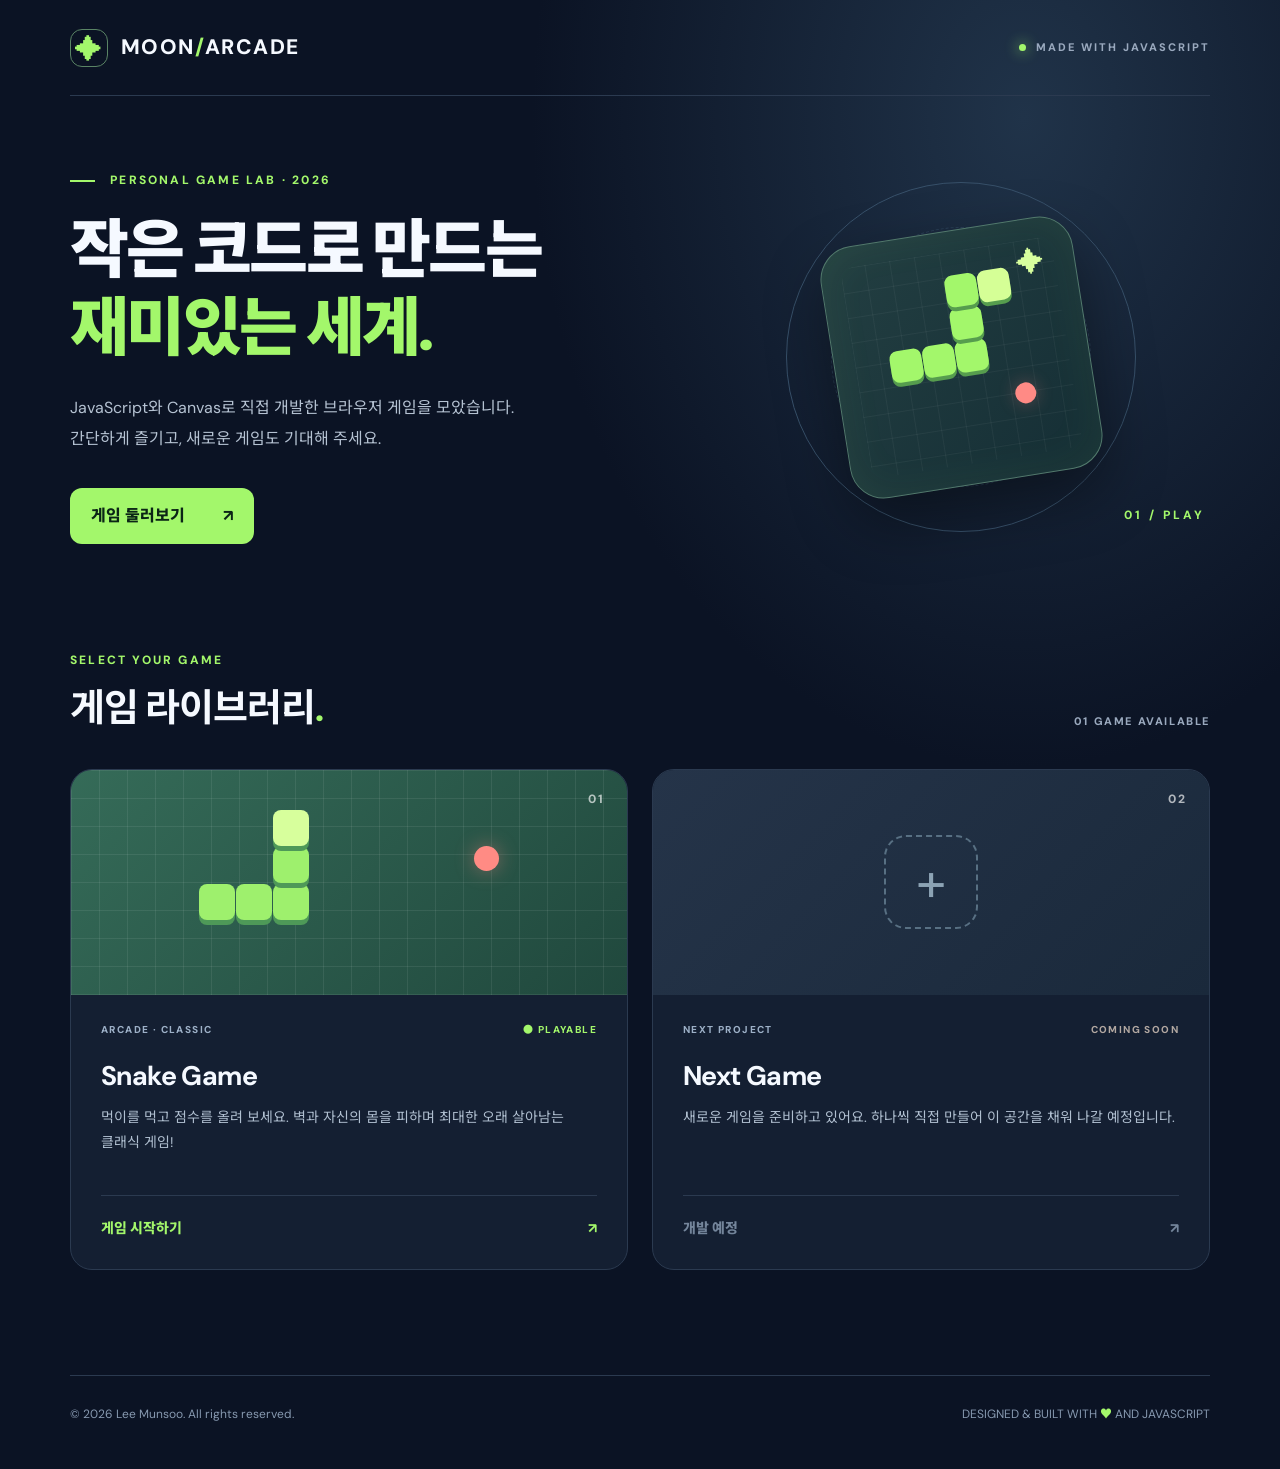
==== index.html @ c36c8846 "Update move insex.html to root" ====
<!DOCTYPE html>
<html lang="ko">
<head>
  <meta charset="UTF-8">
  <meta name="viewport" content="width=device-width, initial-scale=1.0">
  <meta name="description" content="Lee Munsoo가 JavaScript와 Canvas로 직접 만드는 브라우저 게임 모음입니다.">
  <meta name="theme-color" content="#0b1324">
  <link rel="stylesheet" href="./javascript/css/index.css">
  <title>Moon's Arcade | Game Portfolio</title>
</head>
<body>
  <div class="page-shell">
    <header class="site-header">
      <a class="brand" href="./index.html" aria-label="Moon's Arcade 홈">
        <span class="brand-icon" aria-hidden="true">✦</span>
        <span>MOON<span class="brand-accent">/</span>ARCADE</span>
      </a>
      <span class="header-note"><span class="online-dot"></span> MADE WITH JAVASCRIPT</span>
    </header>

    <main>
      <section class="hero" aria-labelledby="hero-title">
        <div class="hero-content">
          <p class="eyebrow"><span class="eyebrow-line"></span> PERSONAL GAME LAB · 2026</p>
          <h1 id="hero-title">작은 코드로 만드는<br><span>재미있는 세계.</span></h1>
          <p class="hero-description">JavaScript와 Canvas로 직접 개발한 브라우저 게임을 모았습니다. 간단하게 즐기고, 새로운 게임도 기대해 주세요.</p>
          <a class="primary-link" href="#games">게임 둘러보기 <span aria-hidden="true">↗</span></a>
        </div>
        <div class="hero-art" aria-hidden="true">
          <div class="art-orbit orbit-one"></div><div class="art-orbit orbit-two"></div>
          <div class="art-panel"><span class="art-pixel p1"></span><span class="art-pixel p2"></span><span class="art-pixel p3"></span><span class="art-pixel p4"></span><span class="art-pixel p5"></span><span class="art-pixel p6"></span><span class="art-food"></span><span class="art-sparkle">✦</span></div>
          <span class="floating-label">01 / PLAY</span>
        </div>
      </section>

      <section class="games-section" id="games" aria-labelledby="games-title">
        <div class="section-heading">
          <div><p class="eyebrow">SELECT YOUR GAME</p><h2 id="games-title">게임 라이브러리<span class="heading-dot">.</span></h2></div>
          <span class="game-count">01 GAME AVAILABLE</span>
        </div>
        <div class="game-grid">
          <article class="game-card active-card">
            <div class="card-visual snake-visual" aria-hidden="true">
              <div class="grid-overlay"></div>
              <span class="snake-block s1"></span><span class="snake-block s2"></span><span class="snake-block s3"></span><span class="snake-block s4"></span><span class="snake-block s5"></span><span class="snake-food"></span>
              <span class="visual-corner">01</span>
            </div>
            <div class="card-body">
              <div class="card-topline"><span class="tag">ARCADE · CLASSIC</span><span class="status available">● PLAYABLE</span></div>
              <h3>Snake Game</h3>
              <p>먹이를 먹고 점수를 올려 보세요. 벽과 자신의 몸을 피하며 최대한 오래 살아남는 클래식 게임!</p>
              <a class="play-link" href="./javascript/game/snakegame.html">게임 시작하기 <span aria-hidden="true">↗</span></a>
            </div>
          </article>
          <article class="game-card coming-card" aria-label="다음 게임 준비 중">
            <div class="card-visual next-visual" aria-hidden="true"><span class="next-icon">+</span><span class="visual-corner">02</span></div>
            <div class="card-body">
              <div class="card-topline"><span class="tag">NEXT PROJECT</span><span class="status pending">COMING SOON</span></div>
              <h3>Next Game</h3>
              <p>새로운 게임을 준비하고 있어요. 하나씩 직접 만들어 이 공간을 채워 나갈 예정입니다.</p>
              <span class="disabled-link">개발 예정 <span aria-hidden="true">↗</span></span>
            </div>
          </article>
        </div>
      </section>
    </main>
    <footer class="site-footer"><p>© 2026 Lee Munsoo. All rights reserved.</p><p>DESIGNED & BUILT WITH <span aria-label="love">♥</span> AND JAVASCRIPT</p></footer>
  </div>
</body>
</html>
---- javascript/css/index.css ----
@import url('https://fonts.googleapis.com/css2?family=DM+Sans:wght@400;500;600;700;800&family=Noto+Sans+KR:wght@400;500;600;700;800;900&display=swap');

:root {
    --bg: #0b1324;
    --panel: #141f32;
    --panel-2: #19263b;
    --line: #2b3a50;
    --muted: #9aa9be;
    --white: #f5f9ff;
    --accent: #a3f76b;
    --accent-2: #65db93
}

* {
    box-sizing: border-box
}

html {
    scroll-behavior: smooth
}

body {
    margin: 0;
    background: radial-gradient(ellipse at 80% 8%, #203349 0, transparent 34%), var(--bg);
    color: var(--white);
    font-family: 'DM Sans', 'Noto Sans KR', sans-serif;
    line-height: 1.6
}

a {
    color: inherit;
    text-decoration: none
}

.page-shell {
    width: min(1140px, calc(100% - 48px));
    margin: auto
}

.site-header {
    height: 96px;
    display: flex;
    align-items: center;
    justify-content: space-between;
    border-bottom: 1px solid var(--line)
}

.brand {
    font-weight: 800;
    letter-spacing: 1.4px;
    font-size: 21px;
    display: flex;
    align-items: center;
    gap: 13px
}

.brand-icon {
    width: 38px;
    height: 38px;
    display: grid;
    place-items: center;
    border: 1px solid #5a8465;
    border-radius: 12px;
    color: var(--accent);
    font-size: 26px
}

.brand-accent {
    color: var(--accent)
}

.header-note {
    font-size: 11px;
    font-weight: 800;
    letter-spacing: 2px;
    color: var(--muted);
    display: flex;
    align-items: center;
    gap: 10px
}

.online-dot {
    width: 7px;
    height: 7px;
    background: var(--accent);
    border-radius: 50%;
    box-shadow: 0 0 14px var(--accent)
}

.hero {
    min-height: 510px;
    display: grid;
    grid-template-columns: 1.1fr .9fr;
    align-items: center;
    gap: 35px;
    padding: 75px 0 95px
}

.eyebrow {
    font-size: 12px;
    font-weight: 800;
    letter-spacing: 2.2px;
    color: var(--accent);
    margin: 0 0 22px
}

.eyebrow-line {
    display: inline-block;
    width: 25px;
    height: 2px;
    background: var(--accent);
    vertical-align: middle;
    margin-right: 10px
}

.hero h1 {
    font-size: clamp(40px, 5vw, 66px);
    letter-spacing: -2.7px;
    line-height: 1.22;
    margin: 0 0 25px;
    font-weight: 900;
    word-break: keep-all
}

.hero h1 span {
    color: var(--accent)
}

.hero-description {
    font-size: 16px;
    color: #b5c2d2;
    max-width: 480px;
    line-height: 1.9;
    margin: 0 0 34px;
    word-break: keep-all
}

.primary-link {
    display: inline-flex;
    align-items: center;
    justify-content: space-between;
    gap: 38px;
    background: var(--accent);
    color: #0b2516;
    padding: 15px 21px;
    border-radius: 12px;
    font-weight: 800;
    transition: transform .2s, box-shadow .2s
}

.primary-link:hover {
    transform: translateY(-3px);
    box-shadow: 0 12px 28px #9df26c25
}

.hero-art {
    height: 360px;
    position: relative;
    display: grid;
    place-items: center
}

.art-orbit {
    position: absolute;
    border: 1px solid #375069;
    border-radius: 50%;
    width: 350px;
    height: 350px
}

.orbit-two {
    width: 260px;
    height: 260px;
    border-style: dashed;
    opacity: .6
}

.art-panel {
    width: 255px;
    height: 255px;
    position: relative;
    border-radius: 34px;
    background: linear-gradient(135deg, #233f42, #152e35);
    border: 1px solid #527a6b;
    box-shadow: 0 25px 60px #0006, inset 0 0 45px #9af46a10;
    transform: rotate(-9deg)
}

.art-panel::before {
    content: '';
    position: absolute;
    inset: 20px;
    border-radius: 15px;
    background-image: linear-gradient(#ffffff0c 1px, transparent 1px), linear-gradient(90deg, #ffffff0c 1px, transparent 1px);
    background-size: 25px 25px
}

.art-pixel,
.art-food {
    position: absolute;
    width: 32px;
    height: 32px;
    border-radius: 8px;
    background: var(--accent);
    box-shadow: 0 4px 0 #569d4e;
    z-index: 1
}

.p1 {
    left: 55px;
    top: 110px
}

.p2 {
    left: 88px;
    top: 110px
}

.p3 {
    left: 121px;
    top: 110px
}

.p4 {
    left: 121px;
    top: 77px
}

.p5 {
    left: 121px;
    top: 44px
}

.p6 {
    left: 154px;
    top: 44px;
    background: #d5ff96
}

.art-food {
    left: 174px;
    top: 161px;
    width: 21px;
    height: 21px;
    border-radius: 50%;
    background: #ff8a85;
    box-shadow: 0 0 18px #ff8a8550
}

.art-sparkle {
    position: absolute;
    right: 30px;
    top: 22px;
    color: #d7ff9e;
    font-size: 28px
}

.floating-label {
    position: absolute;
    bottom: 12px;
    right: 5px;
    color: var(--accent);
    font-weight: 800;
    letter-spacing: 3px;
    font-size: 12px
}

.games-section {
    padding: 12px 0 105px
}

.section-heading {
    display: flex;
    align-items: end;
    justify-content: space-between;
    gap: 16px;
    margin-bottom: 30px
}

.section-heading .eyebrow {
    margin-bottom: 8px
}

.section-heading h2 {
    font-size: clamp(28px, 4vw, 38px);
    letter-spacing: -1px;
    margin: 0
}

.heading-dot {
    color: var(--accent)
}

.game-count {
    font-size: 11px;
    letter-spacing: 1.6px;
    color: var(--muted);
    font-weight: 800;
    padding-bottom: 8px
}

.game-grid {
    display: grid;
    grid-template-columns: repeat(2, minmax(0, 1fr));
    gap: 24px
}

.game-card {
    border: 1px solid var(--line);
    background: var(--panel);
    border-radius: 22px;
    overflow: hidden;
    transition: transform .2s, border-color .2s, box-shadow .2s
}

.active-card:hover {
    transform: translateY(-5px);
    border-color: #719e7a;
    box-shadow: 0 20px 50px #0003
}

.card-visual {
    height: 225px;
    position: relative;
    overflow: hidden
}

.snake-visual {
    background: linear-gradient(135deg, #356b58, #20483d)
}

.grid-overlay {
    position: absolute;
    inset: 0;
    background-image: linear-gradient(#ffffff13 1px, transparent 1px), linear-gradient(90deg, #ffffff13 1px, transparent 1px);
    background-size: 28px 28px
}

.snake-block {
    position: absolute;
    width: 36px;
    height: 36px;
    border-radius: 8px;
    background: #9ef06d;
    box-shadow: 0 5px 0 #4e9958
}

.s1 {
    left: 23%;
    top: 51%
}

.s2 {
    left: calc(23% + 37px);
    top: 51%
}

.s3 {
    left: calc(23% + 74px);
    top: 51%
}

.s4 {
    left: calc(23% + 74px);
    top: calc(51% - 37px)
}

.s5 {
    left: calc(23% + 74px);
    top: calc(51% - 74px);
    background: #d7ff9c
}

.snake-food {
    position: absolute;
    right: 23%;
    top: 34%;
    width: 25px;
    height: 25px;
    background: #ff8b84;
    border-radius: 50%;
    box-shadow: 0 0 20px #ff8b8470
}

.visual-corner {
    position: absolute;
    top: 20px;
    right: 22px;
    font-size: 12px;
    font-weight: 800;
    letter-spacing: 2px;
    color: #ffffffa8
}

.next-visual {
    display: grid;
    place-items: center;
    background: linear-gradient(135deg, #253449, #1a293b)
}

.next-icon {
    width: 94px;
    height: 94px;
    border: 2px dashed #587083;
    border-radius: 22px;
    display: grid;
    place-items: center;
    font-size: 55px;
    font-weight: 400;
    color: #8ca3b4
}

.card-body {
    padding: 27px 30px 30px
}

.card-topline {
    display: flex;
    justify-content: space-between;
    gap: 12px;
    align-items: center
}

.tag,
.status {
    font-size: 10px;
    letter-spacing: 1.4px;
    font-weight: 800
}

.tag {
    color: #9db0c7
}

.available {
    color: var(--accent)
}

.pending {
    color: #b2a7a1
}

.card-body h3 {
    font-size: 27px;
    letter-spacing: -.6px;
    margin: 16px 0 8px
}

.card-body p {
    min-height: 65px;
    color: #b0bfd0;
    font-size: 14px;
    line-height: 1.8;
    margin: 0 0 25px;
    word-break: keep-all
}

.play-link,
.disabled-link {
    display: flex;
    justify-content: space-between;
    align-items: center;
    font-size: 14px;
    font-weight: 800;
    border-top: 1px solid var(--line);
    padding-top: 21px
}

.play-link {
    color: var(--accent)
}

.play-link:hover {
    color: #d4ffaf
}

.disabled-link {
    color: #74859b
}

.site-footer {
    display: flex;
    justify-content: space-between;
    gap: 20px;
    align-items: center;
    border-top: 1px solid var(--line);
    padding: 29px 0 45px;
    color: #8799b0;
    font-size: 12px
}

.site-footer p {
    margin: 0
}

.site-footer span {
    color: var(--accent)
}

@media(max-width:800px) {
    .hero {
        grid-template-columns: 1fr;
        min-height: 0;
        padding: 65px 0 75px
    }

    .hero-art {
        height: 270px
    }

    .art-orbit {
        width: 260px;
        height: 260px
    }

    .orbit-two {
        width: 200px;
        height: 200px
    }

    .art-panel {
        transform: rotate(-7deg) scale(.8)
    }

    .game-grid {
        grid-template-columns: 1fr
    }

    .games-section {
        padding-bottom: 65px
    }
}

@media(max-width:540px) {
    .page-shell {
        width: min(100% - 30px, 1140px)
    }

    .site-header {
        height: 78px
    }

    .brand {
        font-size: 17px;
        gap: 8px
    }

    .brand-icon {
        width: 32px;
        height: 32px
    }

    .header-note {
        font-size: 9px;
        letter-spacing: .6px
    }

    .hero {
        padding: 52px 0 60px;
        gap: 0
    }

    .hero h1 {
        font-size: 40px;
        letter-spacing: -1.5px
    }

    .hero-description {
        font-size: 14px
    }

    .hero-art {
        height: 235px
    }

    .art-orbit {
        width: 220px;
        height: 220px
    }

    .orbit-two {
        width: 160px;
        height: 160px
    }

    .art-panel {
        transform: rotate(-7deg) scale(.7)
    }

    .section-heading {
        align-items: start;
        flex-direction: column;
        gap: 3px
    }

    .card-visual {
        height: 190px
    }

    .card-body {
        padding: 23px
    }

    .site-footer {
        flex-direction: column;
        text-align: center;
        gap: 6px
    }
}

@media(prefers-reduced-motion:reduce) {
    html {
        scroll-behavior: auto
    }

    *,
    *::before,
    *::after {
        transition: none !important
    }
}
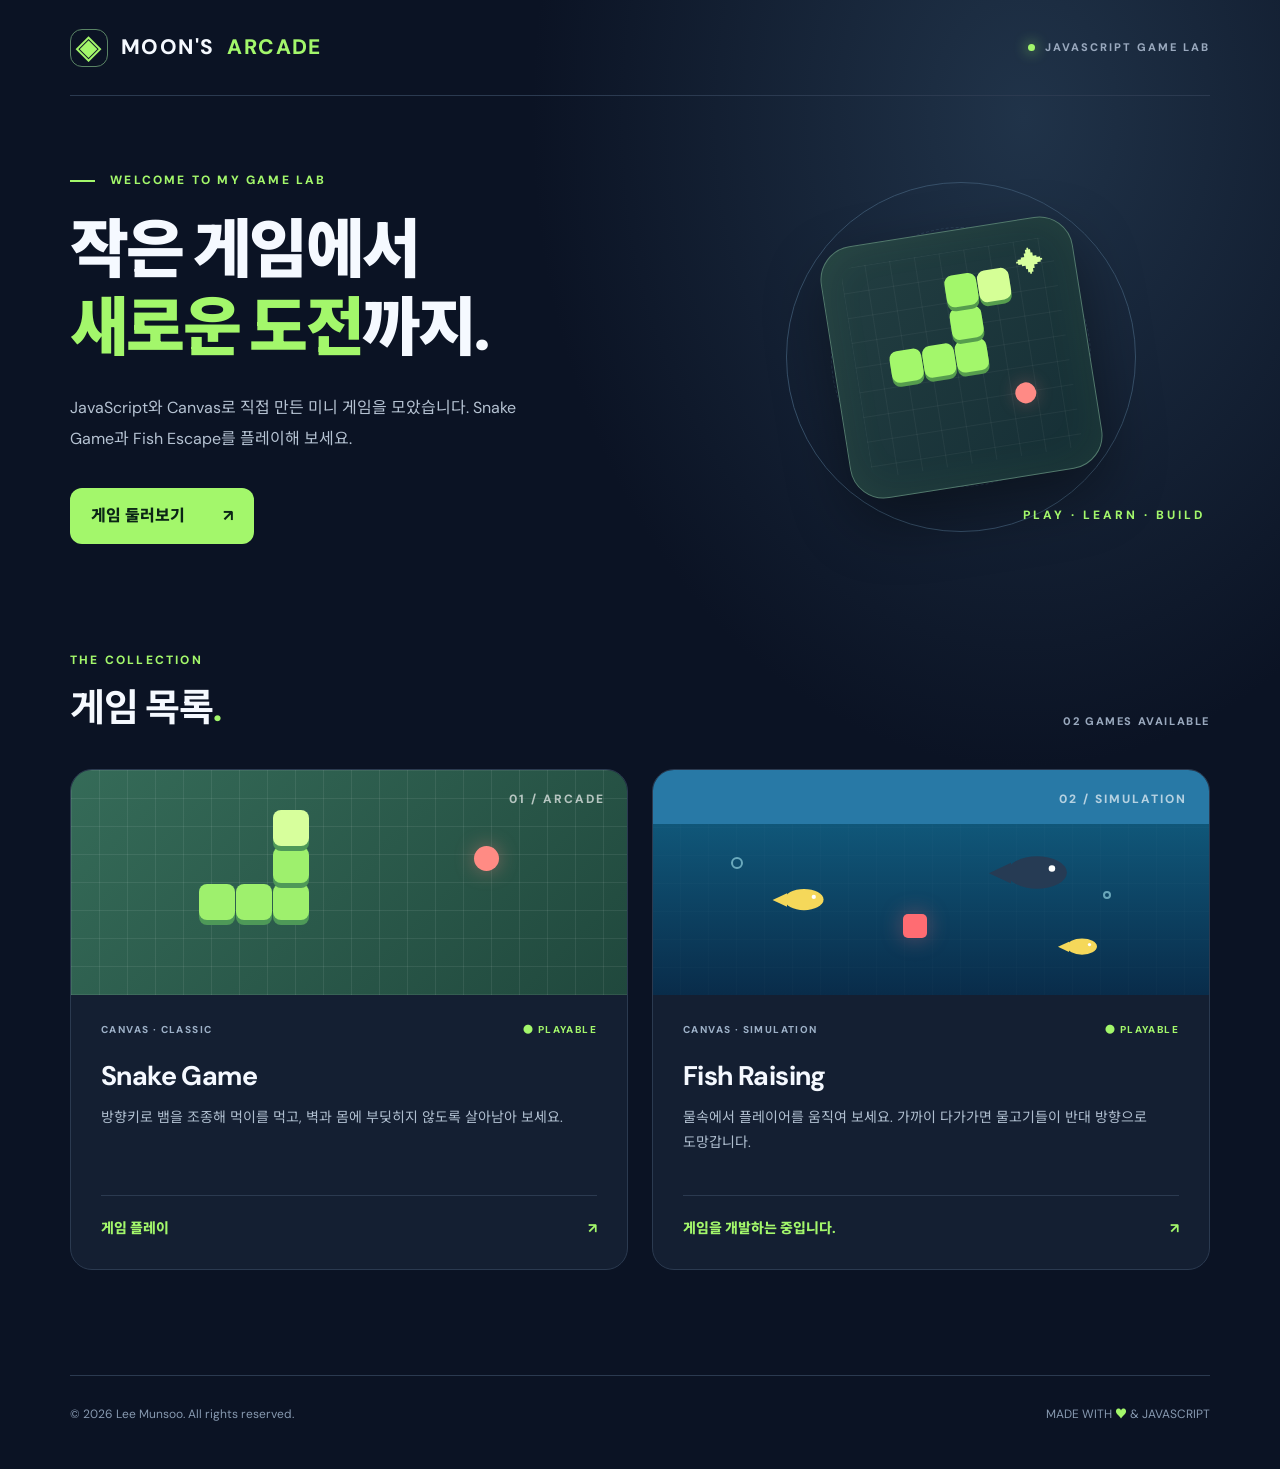
==== commit 8ebdbcbf: "Update style And Add game of fish raising" ====
--- a/index.html
+++ b/index.html
@@ -3,68 +3,72 @@
 <head>
   <meta charset="UTF-8">
   <meta name="viewport" content="width=device-width, initial-scale=1.0">
-  <meta name="description" content="Lee Munsoo가 JavaScript와 Canvas로 직접 만드는 브라우저 게임 모음입니다.">
   <meta name="theme-color" content="#0b1324">
+  <meta name="description" content="Lee Munsoo가 JavaScript로 만든 미니 게임을 즐길 수 있는 Moon's Arcade입니다.">
+  <title>Moon's Arcade | JavaScript Mini Games</title>
   <link rel="stylesheet" href="./javascript/css/index.css">
-  <title>Moon's Arcade | Game Portfolio</title>
 </head>
 <body>
   <div class="page-shell">
     <header class="site-header">
-      <a class="brand" href="./index.html" aria-label="Moon's Arcade 홈">
-        <span class="brand-icon" aria-hidden="true">✦</span>
-        <span>MOON<span class="brand-accent">/</span>ARCADE</span>
-      </a>
-      <span class="header-note"><span class="online-dot"></span> MADE WITH JAVASCRIPT</span>
+      <a class="brand" href="./index.html"><span class="brand-icon">◈</span> MOON'S <span class="brand-accent">ARCADE</span></a>
+      <span class="header-note"><span class="online-dot"></span> JAVASCRIPT GAME LAB</span>
     </header>
-
     <main>
       <section class="hero" aria-labelledby="hero-title">
-        <div class="hero-content">
-          <p class="eyebrow"><span class="eyebrow-line"></span> PERSONAL GAME LAB · 2026</p>
-          <h1 id="hero-title">작은 코드로 만드는<br><span>재미있는 세계.</span></h1>
-          <p class="hero-description">JavaScript와 Canvas로 직접 개발한 브라우저 게임을 모았습니다. 간단하게 즐기고, 새로운 게임도 기대해 주세요.</p>
+        <div>
+          <p class="eyebrow"><span class="eyebrow-line"></span> WELCOME TO MY GAME LAB</p>
+          <h1 id="hero-title">작은 게임에서<br><span>새로운 도전</span>까지.</h1>
+          <p class="hero-description">JavaScript와 Canvas로 직접 만든 미니 게임을 모았습니다. Snake Game과 Fish Escape를 플레이해 보세요.</p>
           <a class="primary-link" href="#games">게임 둘러보기 <span aria-hidden="true">↗</span></a>
         </div>
         <div class="hero-art" aria-hidden="true">
-          <div class="art-orbit orbit-one"></div><div class="art-orbit orbit-two"></div>
-          <div class="art-panel"><span class="art-pixel p1"></span><span class="art-pixel p2"></span><span class="art-pixel p3"></span><span class="art-pixel p4"></span><span class="art-pixel p5"></span><span class="art-pixel p6"></span><span class="art-food"></span><span class="art-sparkle">✦</span></div>
-          <span class="floating-label">01 / PLAY</span>
+          <div class="art-orbit"></div><div class="art-orbit orbit-two"></div>
+          <div class="art-panel">
+            <div class="art-pixel p1"></div><div class="art-pixel p2"></div><div class="art-pixel p3"></div>
+            <div class="art-pixel p4"></div><div class="art-pixel p5"></div><div class="art-pixel p6"></div>
+            <div class="art-food"></div><div class="art-sparkle">✦</div>
+          </div>
+          <div class="floating-label">PLAY · LEARN · BUILD</div>
         </div>
       </section>
-
       <section class="games-section" id="games" aria-labelledby="games-title">
         <div class="section-heading">
-          <div><p class="eyebrow">SELECT YOUR GAME</p><h2 id="games-title">게임 라이브러리<span class="heading-dot">.</span></h2></div>
-          <span class="game-count">01 GAME AVAILABLE</span>
+          <div><p class="eyebrow">THE COLLECTION</p><h2 id="games-title">게임 목록<span class="heading-dot">.</span></h2></div>
+          <span class="game-count">02 GAMES AVAILABLE</span>
         </div>
         <div class="game-grid">
           <article class="game-card active-card">
             <div class="card-visual snake-visual" aria-hidden="true">
               <div class="grid-overlay"></div>
-              <span class="snake-block s1"></span><span class="snake-block s2"></span><span class="snake-block s3"></span><span class="snake-block s4"></span><span class="snake-block s5"></span><span class="snake-food"></span>
-              <span class="visual-corner">01</span>
+              <div class="snake-block s1"></div><div class="snake-block s2"></div><div class="snake-block s3"></div>
+              <div class="snake-block s4"></div><div class="snake-block s5"></div><div class="snake-food"></div>
+              <span class="visual-corner">01 / ARCADE</span>
             </div>
             <div class="card-body">
-              <div class="card-topline"><span class="tag">ARCADE · CLASSIC</span><span class="status available">● PLAYABLE</span></div>
+              <div class="card-topline"><span class="tag">CANVAS · CLASSIC</span><span class="status available">● PLAYABLE</span></div>
               <h3>Snake Game</h3>
-              <p>먹이를 먹고 점수를 올려 보세요. 벽과 자신의 몸을 피하며 최대한 오래 살아남는 클래식 게임!</p>
-              <a class="play-link" href="./javascript/game/snakegame.html">게임 시작하기 <span aria-hidden="true">↗</span></a>
+              <p>방향키로 뱀을 조종해 먹이를 먹고, 벽과 몸에 부딪히지 않도록 살아남아 보세요.</p>
+              <a class="play-link" href="./javascript/game/snakegame.html">게임 플레이 <span aria-hidden="true">↗</span></a>
             </div>
           </article>
-          <article class="game-card coming-card" aria-label="다음 게임 준비 중">
-            <div class="card-visual next-visual" aria-hidden="true"><span class="next-icon">+</span><span class="visual-corner">02</span></div>
+          <article class="game-card active-card">
+            <div class="card-visual fish-visual" aria-hidden="true">
+              <div class="fish-shape fish-yellow"></div><div class="fish-shape fish-black"></div><div class="fish-shape fish-small"></div>
+              <div class="fish-player"></div><div class="fish-bubble b1"></div><div class="fish-bubble b2"></div>
+              <span class="visual-corner">02 / SIMULATION</span>
+            </div>
             <div class="card-body">
-              <div class="card-topline"><span class="tag">NEXT PROJECT</span><span class="status pending">COMING SOON</span></div>
-              <h3>Next Game</h3>
-              <p>새로운 게임을 준비하고 있어요. 하나씩 직접 만들어 이 공간을 채워 나갈 예정입니다.</p>
-              <span class="disabled-link">개발 예정 <span aria-hidden="true">↗</span></span>
+              <div class="card-topline"><span class="tag">CANVAS · SIMULATION</span><span class="status available">● PLAYABLE</span></div>
+              <h3>Fish Raising</h3>
+              <p>물속에서 플레이어를 움직여 보세요. 가까이 다가가면 물고기들이 반대 방향으로 도망갑니다.</p>
+              <a class="play-link" href="#">게임을 개발하는 중입니다. <span aria-hidden="true">↗</span></a>
             </div>
           </article>
         </div>
       </section>
     </main>
-    <footer class="site-footer"><p>© 2026 Lee Munsoo. All rights reserved.</p><p>DESIGNED & BUILT WITH <span aria-label="love">♥</span> AND JAVASCRIPT</p></footer>
+    <footer class="site-footer"><p>© 2026 Lee Munsoo. All rights reserved.</p><p>MADE WITH <span>♥</span> & JAVASCRIPT</p></footer>
   </div>
 </body>
 </html>
--- a/javascript/css/index.css
+++ b/javascript/css/index.css
@@ -618,4 +618,26 @@
     *::after {
         transition: none !important
     }
-}+}
+/* Fish Escape card illustration */
+.fish-visual {
+    background: linear-gradient(180deg, #2879a6 0%, #2879a6 24%, #105779 24%, #092c4a 100%);
+}
+.fish-visual::after {
+    content: '';
+    position: absolute;
+    inset: 24% 0 0;
+    background: repeating-linear-gradient(0deg, transparent 0 27px, #ffffff07 28px),
+                repeating-linear-gradient(90deg, transparent 0 27px, #ffffff07 28px);
+    pointer-events: none;
+}
+.fish-shape { position:absolute; width: 46px; height: 25px; border-radius: 50%; z-index:1; }
+.fish-shape::before { content:''; position:absolute; left:-14px; top:5px; border-top:8px solid transparent; border-bottom:8px solid transparent; border-right:17px solid currentColor; }
+.fish-shape::after { content:''; position:absolute; right:9px; top:7px; width:5px; height:5px; background:#fff; border-radius:50%; }
+.fish-yellow { left:23%; top:52%; color:#f5d85a; background:currentColor; transform:scale(.85); }
+.fish-black { left:65%; top:40%; color:#263b54; background:currentColor; transform:scale(1.3); }
+.fish-small { left:73%; top:73%; color:#f5d85a; background:currentColor; transform:scale(.65); }
+.fish-player { position:absolute; left:45%; top:64%; width:24px; height:24px; background:#ff6c72; border-radius:5px; box-shadow:0 0 22px #ff6c7260; z-index:2; }
+.fish-bubble { position:absolute; border:2px solid #9ad9e6a8; border-radius:50%; width:12px; height:12px; }
+.fish-bubble.b1 { left:14%; top:39%; } .fish-bubble.b2 { left:81%; top:54%; width:8px; height:8px; }
+.fish-visual .visual-corner { z-index:3; }
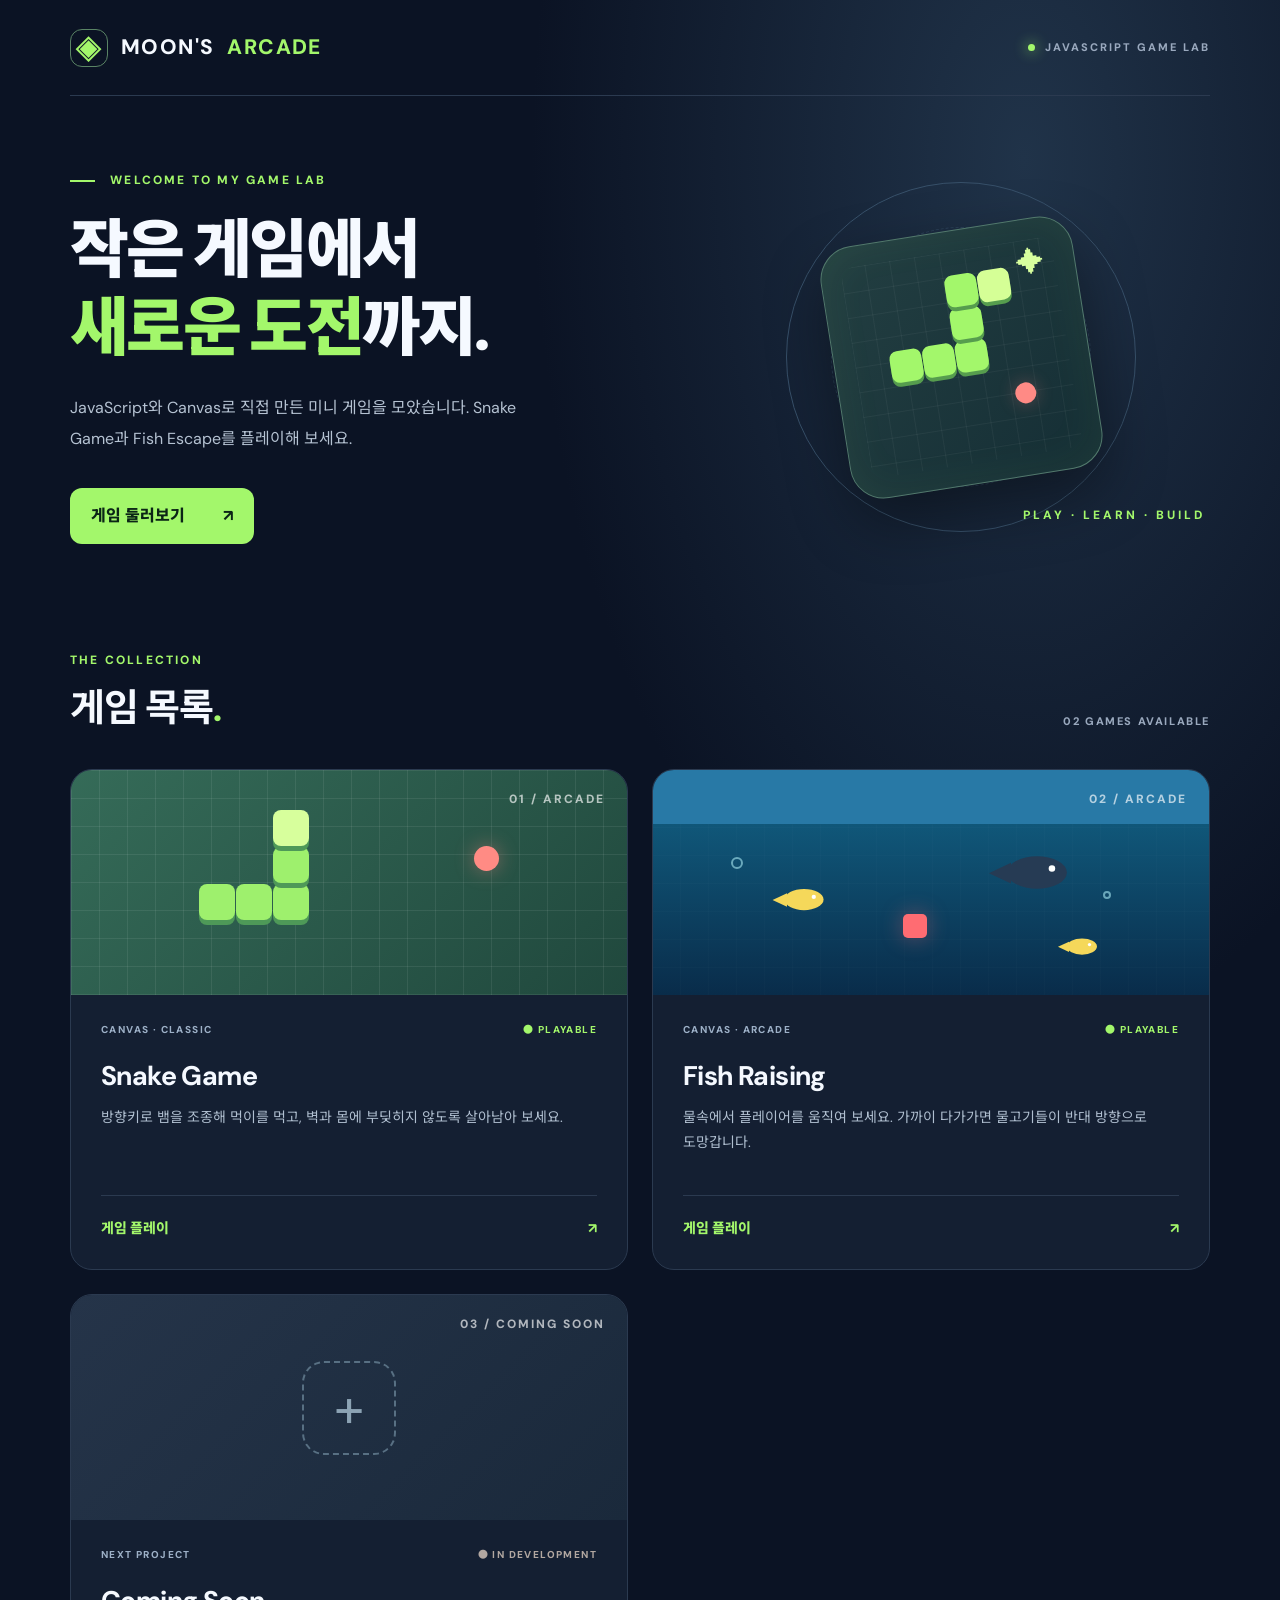
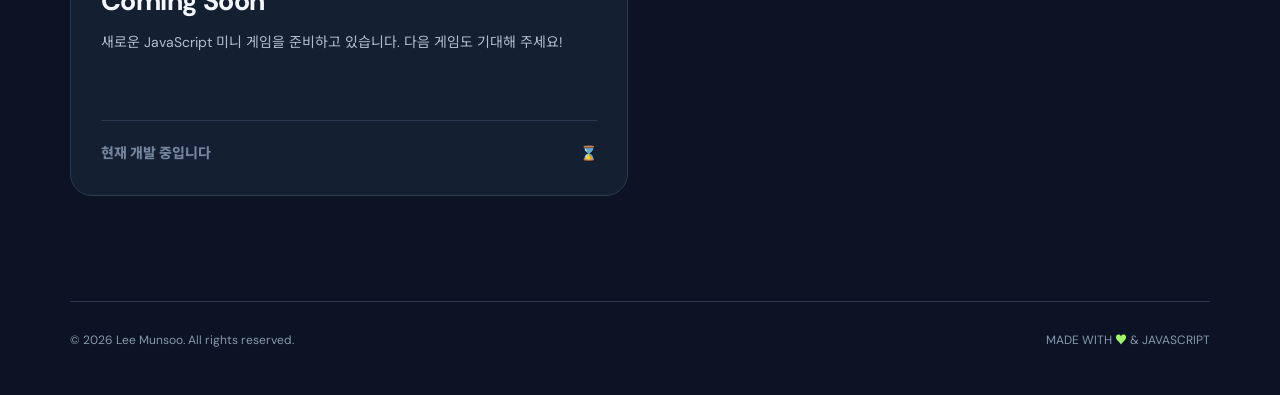
==== commit 9325f8f0: "Add game of fish raising" ====
--- a/index.html
+++ b/index.html
@@ -15,6 +15,7 @@
       <span class="header-note"><span class="online-dot"></span> JAVASCRIPT GAME LAB</span>
     </header>
     <main>
+      <!-- TOP -->
       <section class="hero" aria-labelledby="hero-title">
         <div>
           <p class="eyebrow"><span class="eyebrow-line"></span> WELCOME TO MY GAME LAB</p>
@@ -32,12 +33,16 @@
           <div class="floating-label">PLAY · LEARN · BUILD</div>
         </div>
       </section>
+
+      <!-- Game -->
       <section class="games-section" id="games" aria-labelledby="games-title">
         <div class="section-heading">
           <div><p class="eyebrow">THE COLLECTION</p><h2 id="games-title">게임 목록<span class="heading-dot">.</span></h2></div>
           <span class="game-count">02 GAMES AVAILABLE</span>
         </div>
+
         <div class="game-grid">
+          <!-- 1 -->
           <article class="game-card active-card">
             <div class="card-visual snake-visual" aria-hidden="true">
               <div class="grid-overlay"></div>
@@ -52,17 +57,46 @@
               <a class="play-link" href="./javascript/game/snakegame.html">게임 플레이 <span aria-hidden="true">↗</span></a>
             </div>
           </article>
+
+          <!-- 2 -->
           <article class="game-card active-card">
             <div class="card-visual fish-visual" aria-hidden="true">
               <div class="fish-shape fish-yellow"></div><div class="fish-shape fish-black"></div><div class="fish-shape fish-small"></div>
               <div class="fish-player"></div><div class="fish-bubble b1"></div><div class="fish-bubble b2"></div>
-              <span class="visual-corner">02 / SIMULATION</span>
+              <span class="visual-corner">02 / ARCADE</span>
             </div>
             <div class="card-body">
-              <div class="card-topline"><span class="tag">CANVAS · SIMULATION</span><span class="status available">● PLAYABLE</span></div>
+              <div class="card-topline"><span class="tag">CANVAS · ARCADE</span><span class="status available">● PLAYABLE</span></div>
               <h3>Fish Raising</h3>
               <p>물속에서 플레이어를 움직여 보세요. 가까이 다가가면 물고기들이 반대 방향으로 도망갑니다.</p>
-              <a class="play-link" href="#">게임을 개발하는 중입니다. <span aria-hidden="true">↗</span></a>
+              <a class="play-link" href="./javascript/game/raisingfishgame.html">게임 플레이 <span aria-hidden="true">↗</span></a>
+            </div>
+          </article>
+
+          <!-- 03 / 개발 중인 게임 -->
+          <article class="game-card development-card">
+            <div class="card-visual next-visual" aria-hidden="true">
+              <div class="next-icon">+</div>
+              <span class="visual-corner">03 / COMING SOON</span>
+            </div>
+
+            <div class="card-body">
+              <div class="card-topline">
+                <span class="tag">NEXT PROJECT</span>
+                <span class="status pending">● IN DEVELOPMENT</span>
+              </div>
+
+              <h3>Coming Soon</h3>
+
+              <p>
+                새로운 JavaScript 미니 게임을 준비하고 있습니다.
+                다음 게임도 기대해 주세요!
+              </p>
+
+              <div class="disabled-link">
+                <span>현재 개발 중입니다</span>
+                <span aria-hidden="true">⌛</span>
+              </div>
             </div>
           </article>
         </div>
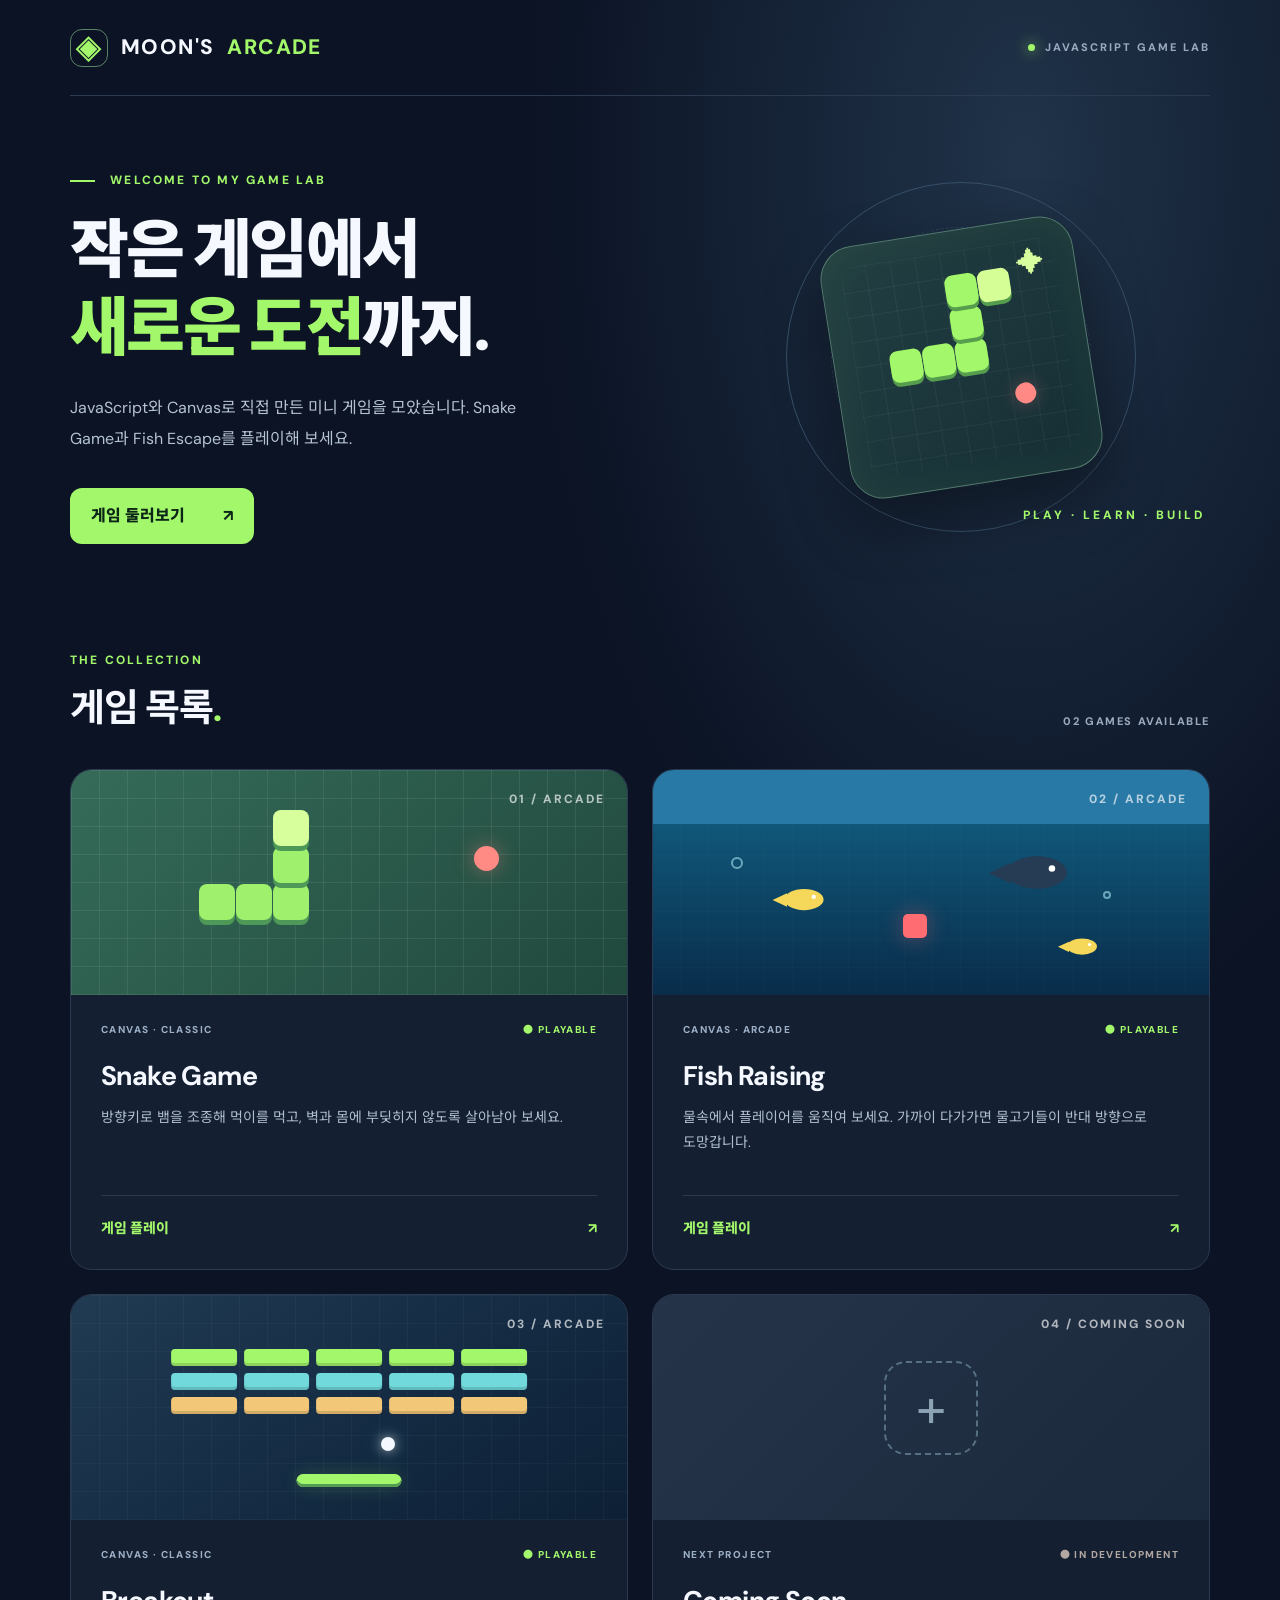
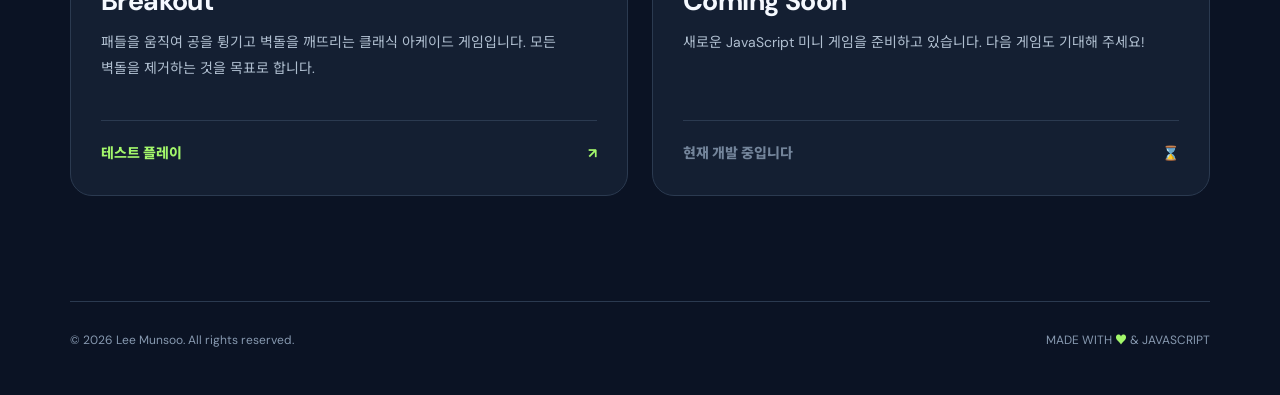
==== commit 27fd23ed: "Add develope game the name og breakout" ====
--- a/index.html
+++ b/index.html
@@ -73,11 +73,39 @@
             </div>
           </article>
 
-          <!-- 03 / 개발 중인 게임 -->
+          <!-- 03 -->
+          <article class="game-card active-card">
+            <div class="card-visual breakout-visual" aria-hidden="true">
+              <div class="breakout-grid"></div>
+
+              <div class="breakout-bricks">
+                <span></span><span></span><span></span><span></span><span></span>
+                <span></span><span></span><span></span><span></span><span></span>
+                <span></span><span></span><span></span><span></span><span></span>
+              </div>
+              <div class="breakout-ball"></div>
+              <div class="breakout-paddle"></div>
+              <span class="visual-corner">03 / ARCADE</span>
+            </div>
+            <div class="card-body">
+              <div class="card-topline">
+                <span class="tag">CANVAS · CLASSIC</span>
+                <span class="status available">● PLAYABLE</span>
+              </div>
+              <h3>Breakout</h3>
+              <p>
+                패들을 움직여 공을 튕기고 벽돌을 깨뜨리는 클래식 아케이드 게임입니다.
+                모든 벽돌을 제거하는 것을 목표로 합니다.
+              </p>
+              <a class="play-link" href="./javascript/game/breakout.html">테스트 플레이 <span aria-hidden="true">↗</span></a>
+            </div>
+          </article>
+
+          <!-- 개발 중인 게임 -->
           <article class="game-card development-card">
             <div class="card-visual next-visual" aria-hidden="true">
               <div class="next-icon">+</div>
-              <span class="visual-corner">03 / COMING SOON</span>
+              <span class="visual-corner">04 / COMING SOON</span>
             </div>
 
             <div class="card-body">
@@ -99,6 +127,7 @@
               </div>
             </div>
           </article>
+
         </div>
       </section>
     </main>
--- a/javascript/css/index.css
+++ b/javascript/css/index.css
@@ -619,25 +619,223 @@
         transition: none !important
     }
 }
+
 /* Fish Escape card illustration */
 .fish-visual {
     background: linear-gradient(180deg, #2879a6 0%, #2879a6 24%, #105779 24%, #092c4a 100%);
 }
+
 .fish-visual::after {
     content: '';
     position: absolute;
     inset: 24% 0 0;
     background: repeating-linear-gradient(0deg, transparent 0 27px, #ffffff07 28px),
-                repeating-linear-gradient(90deg, transparent 0 27px, #ffffff07 28px);
+        repeating-linear-gradient(90deg, transparent 0 27px, #ffffff07 28px);
     pointer-events: none;
 }
-.fish-shape { position:absolute; width: 46px; height: 25px; border-radius: 50%; z-index:1; }
-.fish-shape::before { content:''; position:absolute; left:-14px; top:5px; border-top:8px solid transparent; border-bottom:8px solid transparent; border-right:17px solid currentColor; }
-.fish-shape::after { content:''; position:absolute; right:9px; top:7px; width:5px; height:5px; background:#fff; border-radius:50%; }
-.fish-yellow { left:23%; top:52%; color:#f5d85a; background:currentColor; transform:scale(.85); }
-.fish-black { left:65%; top:40%; color:#263b54; background:currentColor; transform:scale(1.3); }
-.fish-small { left:73%; top:73%; color:#f5d85a; background:currentColor; transform:scale(.65); }
-.fish-player { position:absolute; left:45%; top:64%; width:24px; height:24px; background:#ff6c72; border-radius:5px; box-shadow:0 0 22px #ff6c7260; z-index:2; }
-.fish-bubble { position:absolute; border:2px solid #9ad9e6a8; border-radius:50%; width:12px; height:12px; }
-.fish-bubble.b1 { left:14%; top:39%; } .fish-bubble.b2 { left:81%; top:54%; width:8px; height:8px; }
-.fish-visual .visual-corner { z-index:3; }
+
+.fish-shape {
+    position: absolute;
+    width: 46px;
+    height: 25px;
+    border-radius: 50%;
+    z-index: 1;
+}
+
+.fish-shape::before {
+    content: '';
+    position: absolute;
+    left: -14px;
+    top: 5px;
+    border-top: 8px solid transparent;
+    border-bottom: 8px solid transparent;
+    border-right: 17px solid currentColor;
+}
+
+.fish-shape::after {
+    content: '';
+    position: absolute;
+    right: 9px;
+    top: 7px;
+    width: 5px;
+    height: 5px;
+    background: #fff;
+    border-radius: 50%;
+}
+
+.fish-yellow {
+    left: 23%;
+    top: 52%;
+    color: #f5d85a;
+    background: currentColor;
+    transform: scale(.85);
+}
+
+.fish-black {
+    left: 65%;
+    top: 40%;
+    color: #263b54;
+    background: currentColor;
+    transform: scale(1.3);
+}
+
+.fish-small {
+    left: 73%;
+    top: 73%;
+    color: #f5d85a;
+    background: currentColor;
+    transform: scale(.65);
+}
+
+.fish-player {
+    position: absolute;
+    left: 45%;
+    top: 64%;
+    width: 24px;
+    height: 24px;
+    background: #ff6c72;
+    border-radius: 5px;
+    box-shadow: 0 0 22px #ff6c7260;
+    z-index: 2;
+}
+
+.fish-bubble {
+    position: absolute;
+    border: 2px solid #9ad9e6a8;
+    border-radius: 50%;
+    width: 12px;
+    height: 12px;
+}
+
+.fish-bubble.b1 {
+    left: 14%;
+    top: 39%;
+}
+
+.fish-bubble.b2 {
+    left: 81%;
+    top: 54%;
+    width: 8px;
+    height: 8px;
+}
+
+.fish-visual .visual-corner {
+    z-index: 3;
+}
+
+
+/* ========================================
+   03 / Breakout Card Illustration
+======================================== */
+
+.breakout-visual {
+    background: linear-gradient(
+        145deg,
+        #203b52 0%,
+        #142b43 55%,
+        #0d2035 100%
+    );
+}
+
+/* 배경 격자 */
+.breakout-grid {
+    position: absolute;
+    inset: 0;
+    background-image:
+        linear-gradient(#ffffff08 1px, transparent 1px),
+        linear-gradient(90deg, #ffffff08 1px, transparent 1px);
+    background-size: 28px 28px;
+    pointer-events: none;
+}
+
+/* 벽돌 배치 */
+.breakout-bricks {
+    position: absolute;
+    top: 24%;
+    left: 50%;
+    transform: translateX(-50%);
+    width: 64%;
+    display: grid;
+    grid-template-columns: repeat(5, minmax(0, 1fr));
+    gap: 7px;
+}
+
+/* 벽돌 공통 스타일 */
+.breakout-bricks span {
+    height: 17px;
+    border-radius: 4px;
+    background: #71d8db;
+    box-shadow: inset 0 -3px 0 #00000024;
+}
+
+/* 첫 번째 줄 */
+.breakout-bricks span:nth-child(-n+5) {
+    background: #a3f76b;
+}
+
+/* 두 번째 줄 */
+.breakout-bricks span:nth-child(n+6):nth-child(-n+10) {
+    background: #71d8db;
+}
+
+/* 세 번째 줄 */
+.breakout-bricks span:nth-child(n+11) {
+    background: #f3c778;
+}
+
+/* 공 */
+.breakout-ball {
+    position: absolute;
+    left: 57%;
+    top: 66%;
+    width: 14px;
+    height: 14px;
+    border-radius: 50%;
+    background: #f5f9ff;
+    box-shadow:
+        0 0 12px #ffffff90,
+        0 0 24px #71d8db50;
+    transform: translate(-50%, -50%);
+}
+
+/* 패들 */
+.breakout-paddle {
+    position: absolute;
+    left: 50%;
+    bottom: 15%;
+    transform: translateX(-50%);
+    width: 105px;
+    height: 13px;
+    border-radius: 7px;
+    background: #a3f76b;
+    box-shadow:
+        inset 0 -3px 0 #559d52,
+        0 0 18px #a3f76b30;
+}
+
+/* 카드 번호가 일러스트 위에 표시되도록 설정 */
+.breakout-visual .visual-corner {
+    z-index: 2;
+}
+
+/* 작은 화면 대응 */
+@media (max-width: 540px) {
+    .breakout-bricks {
+        width: 70%;
+        gap: 5px;
+    }
+
+    .breakout-bricks span {
+        height: 14px;
+    }
+
+    .breakout-paddle {
+        width: 90px;
+        height: 11px;
+    }
+
+    .breakout-ball {
+        width: 12px;
+        height: 12px;
+    }
+}
